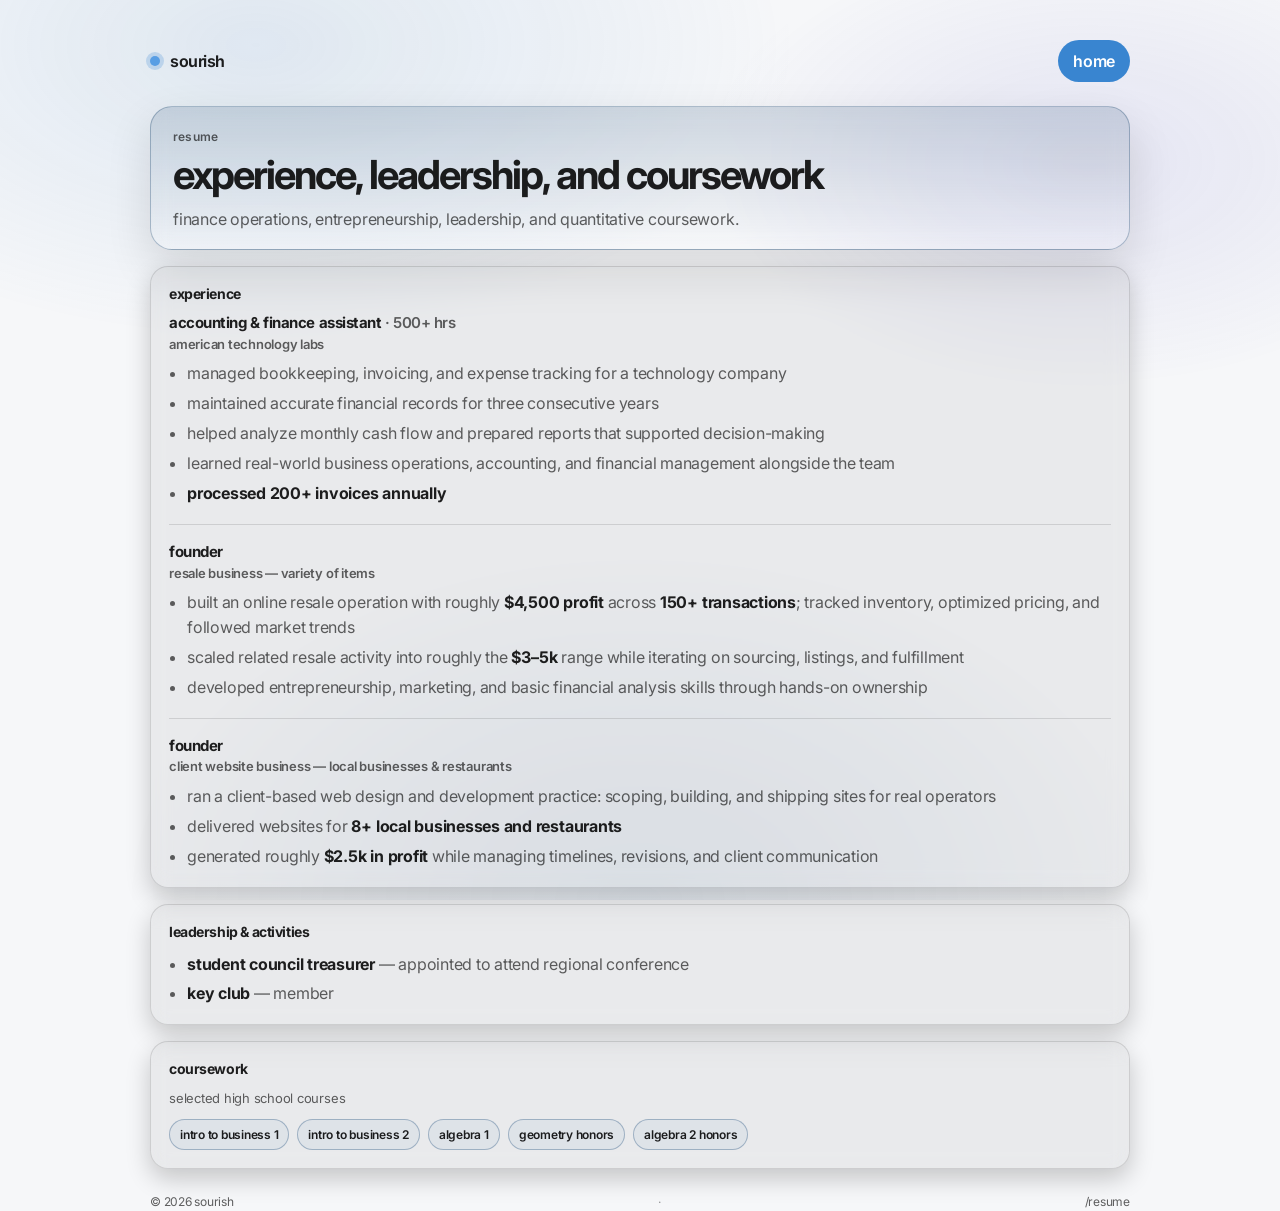
==== decaresume/index.html @ fbde4c54 "awawre" ====
<!doctype html>
<html lang="en">
  <head>
    <meta charset="UTF-8" />
    <meta name="viewport" content="width=device-width, initial-scale=1" />
    <meta name="color-scheme" content="light dark" />
    <title>resume — sourish</title>
    <meta name="description" content="resume — experience, leadership, and coursework" />
    <link rel="preconnect" href="https://fonts.googleapis.com" />
    <link rel="preconnect" href="https://fonts.gstatic.com" crossorigin />
    <link
      href="https://fonts.googleapis.com/css2?family=Inter:wght@400;500;600;700&display=swap"
      rel="stylesheet"
    />
    <!-- Bump ?v= when shared CSS/JS changes so GitHub Pages + browsers don’t keep an old cached copy. -->
    <link rel="stylesheet" href="../styles.css?v=20260420" />
  </head>
  <body>
    <div class="bg" aria-hidden="true"></div>

    <main class="wrap">
      <header class="top">
        <div class="brand">
          <div class="dot" aria-hidden="true"></div>
          <a class="name" href="../index.html">sourish</a>
        </div>
        <a class="btn btn-primary" href="../index.html">home</a>
      </header>

      <section class="hero resume-hero" aria-label="resume header">
        <p class="kicker">resume</p>
        <h1>experience, leadership, and coursework</h1>
        <p class="sub">
          finance operations, entrepreneurship, leadership, and quantitative coursework.
        </p>
      </section>

      <div class="resume-stack">
        <article class="card resume-card">
          <h2>experience</h2>

          <div class="resume-block">
            <div class="resume-role">
              accounting &amp; finance assistant
              <span class="resume-hours">· 500+ hrs</span>
            </div>
            <div class="resume-org">american technology labs</div>
            <ul class="list resume-bullets">
              <li>
                managed bookkeeping, invoicing, and expense tracking for a technology
                company
              </li>
              <li>maintained accurate financial records for three consecutive years</li>
              <li>
                helped analyze monthly cash flow and prepared reports that supported
                decision-making
              </li>
              <li>
                learned real-world business operations, accounting, and financial
                management alongside the team
              </li>
              <li><strong class="resume-metric">processed 200+ invoices annually</strong></li>
            </ul>
          </div>

          <div class="resume-block">
            <div class="resume-role">founder</div>
            <div class="resume-org">resale business — variety of items</div>
            <ul class="list resume-bullets">
              <li>
                built an online resale operation with roughly
                <strong class="resume-metric">$4,500 profit</strong> across
                <strong class="resume-metric">150+ transactions</strong>; tracked
                inventory, optimized pricing, and followed market trends
              </li>
              <li>
                scaled related resale activity into roughly the
                <strong class="resume-metric">$3–5k</strong> range while iterating on
                sourcing, listings, and fulfillment
              </li>
              <li>
                developed entrepreneurship, marketing, and basic financial analysis
                skills through hands-on ownership
              </li>
            </ul>
          </div>

          <div class="resume-block">
            <div class="resume-role">founder</div>
            <div class="resume-org">client website business — local businesses &amp; restaurants</div>
            <ul class="list resume-bullets">
              <li>
                ran a client-based web design and development practice: scoping, building,
                and shipping sites for real operators
              </li>
              <li>
                delivered websites for
                <strong class="resume-metric">8+ local businesses and restaurants</strong>
              </li>
              <li>
                generated roughly
                <strong class="resume-metric">$2.5k in profit</strong> while managing
                timelines, revisions, and client communication
              </li>
            </ul>
          </div>
        </article>

        <article class="card resume-card">
          <h2>leadership &amp; activities</h2>
          <ul class="list resume-bullets">
            <li>
              <strong class="resume-metric">student council treasurer</strong> —
              appointed to attend regional conference
            </li>
            <li><strong class="resume-metric">key club</strong> — member</li>
          </ul>
        </article>

        <article class="card resume-card">
          <h2>coursework</h2>
          <p class="muted resume-intro">selected high school courses</p>
          <div class="chips resume-chips">
            <span class="chip">intro to business 1</span>
            <span class="chip">intro to business 2</span>
            <span class="chip">algebra 1</span>
            <span class="chip">geometry honors</span>
            <span class="chip">algebra 2 honors</span>
          </div>
        </article>
      </div>

      <footer class="footer footer--simple">
        <span class="muted">© <span id="year"></span> sourish</span>
        <span class="sep" aria-hidden="true">·</span>
        <span class="muted">/resume</span>
      </footer>
    </main>

    <script src="../script.js?v=20260420"></script>
  </body>
</html>
---- styles.css ----
:root {
  --theme-hue: 210;
  --bg: #0b0c0f;
  --panel: rgba(255, 255, 255, 0.06);
  --panel-2: rgba(255, 255, 255, 0.09);
  --text: rgba(255, 255, 255, 0.92);
  --muted: rgba(255, 255, 255, 0.66);
  --faint: rgba(255, 255, 255, 0.12);
  --ring: rgba(255, 255, 255, 0.22);
  --shadow: 0 16px 50px rgba(0, 0, 0, 0.55);
  --radius-xl: 22px;
  --radius-lg: 18px;
  --radius-md: 14px;
  --radius-sm: 12px;
  --max: 980px;
}

@media (prefers-color-scheme: light) {
  :root {
    --bg: #f6f7f9;
    --panel: rgba(0, 0, 0, 0.05);
    --panel-2: rgba(0, 0, 0, 0.08);
    --text: rgba(0, 0, 0, 0.88);
    --muted: rgba(0, 0, 0, 0.62);
    --faint: rgba(0, 0, 0, 0.12);
    --ring: rgba(0, 0, 0, 0.22);
    --shadow: 0 18px 45px rgba(0, 0, 0, 0.12);
  }

  .dot {
    background: hsl(var(--theme-hue) 55% 42%);
    box-shadow: 0 0 0 4px hsl(var(--theme-hue) 50% 40% / 0.2);
  }

  .btn-primary {
    background: hsl(var(--theme-hue) 48% 40%);
    color: #fff;
  }

  .btn-primary:hover {
    background: hsl(var(--theme-hue) 48% 34%);
  }

  .chip {
    border-color: color-mix(in oklab, hsl(var(--theme-hue) 42% 40%) 35%, var(--faint));
    background: hsl(var(--theme-hue) 40% 45% / 0.12);
  }

  .hero {
    border-color: color-mix(in oklab, hsl(var(--theme-hue) 35% 42%) 22%, var(--faint));
    background: linear-gradient(
      180deg,
      color-mix(in oklab, hsl(var(--theme-hue) 38% 48%) 10%, var(--panel)),
      transparent
    );
  }

  .pill {
    border-color: color-mix(in oklab, hsl(var(--theme-hue) 35% 42%) 22%, var(--faint));
    background: hsl(var(--theme-hue) 38% 50% / 0.14);
  }

  .proj:hover {
    background: hsl(var(--theme-hue) 35% 50% / 0.1);
    border-color: hsl(var(--theme-hue) 42% 42% / 0.35);
  }

  .bg {
    background:
      radial-gradient(900px 500px at 20% 5%, hsl(var(--theme-hue) 42% 52% / 0.18), transparent 60%),
      radial-gradient(700px 420px at 85% 18%, hsl(calc(var(--theme-hue) + 28) 38% 50% / 0.14), transparent 55%),
      radial-gradient(900px 600px at 50% 100%, hsl(var(--theme-hue) 35% 48% / 0.1), transparent 60%);
  }
}

* {
  box-sizing: border-box;
}

html,
body {
  height: 100%;
}

body {
  margin: 0;
  font-family: Inter, ui-sans-serif, system-ui, -apple-system, Segoe UI, Roboto, Arial,
    "Apple Color Emoji", "Segoe UI Emoji";
  background: var(--bg);
  color: var(--text);
  letter-spacing: -0.015em;
}

a {
  color: inherit;
  text-decoration: none;
}

.bg {
  position: fixed;
  inset: 0;
  pointer-events: none;
  background:
    radial-gradient(900px 500px at 20% 5%, hsl(var(--theme-hue) 50% 58% / 0.16), transparent 60%),
    radial-gradient(700px 420px at 85% 18%, hsl(calc(var(--theme-hue) + 32) 45% 55% / 0.12), transparent 55%),
    radial-gradient(900px 600px at 50% 100%, hsl(var(--theme-hue) 40% 45% / 0.1), transparent 60%);
  filter: saturate(0.95);
  opacity: 0.95;
}

.wrap {
  width: min(var(--max), calc(100% - 40px));
  margin: 28px auto 40px;
  position: relative;
}

.top {
  display: flex;
  align-items: center;
  justify-content: space-between;
  gap: 14px;
  padding: 12px 0 24px;
}

.top-actions {
  display: flex;
  align-items: center;
  gap: 10px;
}

.btn-icon {
  width: 42px;
  height: 42px;
  padding: 0;
  display: inline-flex;
  align-items: center;
  justify-content: center;
  border-radius: 999px;
}

.icon-gear {
  width: 20px;
  height: 20px;
  display: block;
}

.brand {
  display: flex;
  align-items: center;
  gap: 10px;
  user-select: none;
}

.dot {
  width: 10px;
  height: 10px;
  border-radius: 999px;
  background: hsl(var(--theme-hue) 72% 62%);
  box-shadow: 0 0 0 4px hsl(var(--theme-hue) 65% 50% / 0.22);
  opacity: 1;
}

.name {
  font-weight: 650;
  text-transform: lowercase;
  letter-spacing: -0.03em;
}

.btn {
  border: 1px solid var(--faint);
  background: transparent;
  color: var(--text);
  border-radius: 999px;
  padding: 10px 14px;
  font-weight: 600;
  letter-spacing: -0.02em;
  cursor: pointer;
  transition: transform 120ms ease, background 120ms ease, border-color 120ms ease;
}

.btn:focus-visible {
  outline: none;
  box-shadow: 0 0 0 3px var(--ring);
}

.btn:hover {
  transform: translateY(-1px);
  border-color: rgba(255, 255, 255, 0.22);
}

.btn:active {
  transform: translateY(0px);
}

.btn-primary {
  background: hsl(var(--theme-hue) 62% 52%);
  color: #fff;
  border-color: transparent;
}

.btn-primary:hover {
  background: hsl(var(--theme-hue) 62% 58%);
}

.btn-ghost {
  background: var(--panel);
}

.btn-ghost:hover {
  background: var(--panel-2);
}

.hero {
  border: 1px solid color-mix(in oklab, hsl(var(--theme-hue) 40% 50%) 28%, var(--faint));
  background: linear-gradient(
    180deg,
    color-mix(in oklab, hsl(var(--theme-hue) 45% 45%) 14%, var(--panel)),
    transparent
  );
  border-radius: var(--radius-xl);
  padding: 22px 22px 18px;
  box-shadow: var(--shadow);
  backdrop-filter: blur(10px);
}

.kicker {
  margin: 0 0 10px;
  color: var(--muted);
  text-transform: lowercase;
  font-weight: 600;
  font-size: 12px;
  letter-spacing: 0.02em;
}

.hero h1 {
  margin: 0;
  font-size: clamp(26px, 4.2vw, 44px);
  line-height: 1.05;
  letter-spacing: -0.05em;
  text-transform: lowercase;
}

.sub {
  margin: 12px 0 0;
  color: var(--muted);
  max-width: 62ch;
  line-height: 1.45;
  text-transform: lowercase;
}

.chips {
  display: flex;
  flex-wrap: wrap;
  gap: 8px;
  margin-top: 16px;
}

.chip {
  border: 1px solid color-mix(in oklab, hsl(var(--theme-hue) 45% 55%) 32%, var(--faint));
  background: hsl(var(--theme-hue) 35% 50% / 0.08);
  border-radius: 999px;
  padding: 7px 10px;
  font-size: 12px;
  font-weight: 600;
  color: var(--text);
  text-transform: lowercase;
}

.grid {
  display: grid;
  grid-template-columns: repeat(12, 1fr);
  gap: 14px;
  margin-top: 14px;
}

.grid .card {
  min-width: 0;
}

.grid .card:nth-child(1) {
  grid-column: span 5;
}

.grid .card:nth-child(2) {
  grid-column: span 4;
}

.grid .card:nth-child(3) {
  grid-column: span 3;
}

.card {
  border: 1px solid var(--faint);
  background: var(--panel);
  border-radius: var(--radius-lg);
  padding: 18px;
  box-shadow: 0 10px 24px rgba(0, 0, 0, 0.20);
  backdrop-filter: blur(10px);
}

.card h2 {
  margin: 0 0 10px;
  font-size: 14px;
  font-weight: 700;
  color: var(--text);
  text-transform: lowercase;
  letter-spacing: -0.03em;
}

.list {
  margin: 0;
  padding-left: 18px;
  color: var(--muted);
  line-height: 1.55;
  text-transform: lowercase;
}

.muted {
  color: var(--muted);
  text-transform: lowercase;
  line-height: 1.5;
}

/* resume (/resume/index.html) */
.resume-hero h1 {
  font-size: clamp(26px, 3.8vw, 40px);
}

.resume-stack {
  display: flex;
  flex-direction: column;
  gap: 16px;
  margin-top: 16px;
}

.resume-card h2 {
  margin-bottom: 12px;
}

.resume-block + .resume-block {
  margin-top: 18px;
  padding-top: 18px;
  border-top: 1px solid var(--faint);
}

.resume-role {
  font-weight: 700;
  font-size: 15px;
  letter-spacing: -0.03em;
  text-transform: lowercase;
  line-height: 1.25;
}

.resume-hours {
  font-weight: 600;
  color: var(--muted);
}

.resume-org {
  margin-top: 3px;
  margin-bottom: 2px;
  font-size: 13px;
  font-weight: 600;
  color: var(--muted);
  text-transform: lowercase;
  line-height: 1.35;
}

.resume-bullets {
  margin-top: 8px;
}

.resume-bullets li {
  margin: 0.32em 0;
}

.resume-bullets li:first-child {
  margin-top: 0;
}

.resume-bullets li:last-child {
  margin-bottom: 0;
}

.resume-bullets li strong.resume-metric {
  font-weight: 700;
  color: var(--text);
}

.resume-intro {
  margin: 0 0 10px;
  font-size: 13px;
  text-transform: lowercase;
}

.resume-chips {
  margin-top: 2px;
}

a.name {
  color: inherit;
  text-decoration: none;
}

a.name:hover {
  text-decoration: underline;
  text-underline-offset: 3px;
}

.footer--simple {
  justify-content: center;
  gap: 10px;
}

.footer {
  display: flex;
  align-items: center;
  justify-content: space-between;
  gap: 12px;
  padding: 18px 0 0;
  margin-top: 6px;
  font-size: 12px;
}

.footer-left {
  display: inline-flex;
  align-items: center;
  gap: 10px;
}

.footer-right {
  display: inline-flex;
  align-items: center;
  gap: 8px;
}

.icon-btn {
  width: 38px;
  height: 38px;
  display: inline-flex;
  align-items: center;
  justify-content: center;
  border-radius: 999px;
  border: 1px solid var(--faint);
  background: var(--panel);
  color: var(--text);
  cursor: pointer;
  transition: transform 120ms ease, background 120ms ease, border-color 120ms ease;
}

.icon-btn:hover {
  transform: translateY(-1px);
  background: var(--panel-2);
  border-color: rgba(255, 255, 255, 0.22);
}

.icon-btn:active {
  transform: translateY(0px);
}

.icon-btn:focus-visible {
  outline: none;
  box-shadow: 0 0 0 3px var(--ring);
}

.icon-btn svg {
  width: 18px;
  height: 18px;
  display: block;
}

.icon-btn .icon-img {
  width: 18px;
  height: 18px;
  display: block;
  object-fit: contain;
}

.toast {
  position: fixed;
  right: 18px;
  bottom: 18px;
  z-index: 80;
  padding: 10px 12px;
  border-radius: 12px;
  border: 1px solid var(--faint);
  background: color-mix(in oklab, var(--bg) 78%, white 22%);
  color: var(--text);
  box-shadow: var(--shadow);
  opacity: 0;
  transform: translateY(10px);
  pointer-events: none;
  transition: opacity 160ms ease, transform 160ms ease;
  font-size: 12px;
  font-weight: 650;
  text-transform: lowercase;
}

.toast.is-visible {
  opacity: 1;
  transform: translateY(0px);
}

.sep {
  opacity: 0.45;
}

.modal[aria-hidden="true"] {
  display: none;
}

.modal {
  position: fixed;
  inset: 0;
  z-index: 50;
}

.modal-backdrop {
  position: absolute;
  inset: 0;
  background: rgba(0, 0, 0, 0.55);
  backdrop-filter: blur(6px);
}

.modal-panel {
  position: relative;
  width: min(720px, calc(100% - 24px));
  margin: 90px auto 0;
  border: 1px solid var(--faint);
  background: color-mix(in oklab, var(--bg) 74%, white 26%);
  border-radius: var(--radius-xl);
  box-shadow: var(--shadow);
  overflow: hidden;
}

@media (prefers-color-scheme: light) {
  .modal-panel {
    background: color-mix(in oklab, var(--bg) 86%, black 14%);
  }
}

.modal-top {
  display: flex;
  align-items: center;
  justify-content: space-between;
  gap: 14px;
  padding: 16px 16px 14px;
  border-bottom: 1px solid var(--faint);
}

.modal-title {
  display: flex;
  align-items: baseline;
  gap: 10px;
}

.pill {
  display: inline-flex;
  align-items: center;
  border: 1px solid color-mix(in oklab, hsl(var(--theme-hue) 40% 50%) 25%, var(--faint));
  border-radius: 999px;
  padding: 6px 10px;
  font-size: 12px;
  font-weight: 700;
  text-transform: lowercase;
  background: hsl(var(--theme-hue) 35% 48% / 0.1);
}

.projects {
  display: grid;
  grid-template-columns: repeat(2, minmax(0, 1fr));
  gap: 12px;
  padding: 16px;
}

.proj {
  display: flex;
  flex-direction: column;
  gap: 6px;
  padding: 14px;
  border-radius: var(--radius-lg);
  border: 1px solid var(--faint);
  background: rgba(255, 255, 255, 0.05);
  cursor: pointer;
  text-align: left;
  transition: transform 120ms ease, background 120ms ease, border-color 120ms ease;
}

.proj:hover {
  transform: translateY(-1px);
  background: hsl(var(--theme-hue) 30% 50% / 0.12);
  border-color: hsl(var(--theme-hue) 45% 58% / 0.35);
}

.proj:active {
  transform: translateY(0px);
}

.proj:focus-visible {
  outline: none;
  box-shadow: 0 0 0 3px var(--ring);
}

.proj-name {
  font-weight: 750;
  letter-spacing: -0.03em;
  text-transform: lowercase;
}

.proj-meta {
  font-size: 12px;
  color: var(--muted);
  text-transform: lowercase;
}

.proj-placeholder {
  opacity: 0.9;
}

.modal-hint {
  padding: 0 16px 16px;
}

.settings-body {
  padding: 16px;
  display: flex;
  flex-direction: column;
  gap: 12px;
}

.theme-label {
  display: flex;
  flex-direction: column;
  gap: 4px;
  cursor: pointer;
}

.theme-label-text {
  font-weight: 700;
  font-size: 13px;
  text-transform: lowercase;
  letter-spacing: -0.02em;
}

.theme-label-hint {
  font-size: 12px;
}

.theme-slider-row {
  display: flex;
  align-items: center;
  gap: 14px;
}

.theme-range {
  flex: 1;
  min-width: 0;
  height: 6px;
  border-radius: 999px;
  appearance: none;
  background: linear-gradient(
    to right,
    #e11,
    #ea0,
    #6c4,
    #2bb,
    #35f,
    #b3d,
    #e11
  );
  outline: none;
}

.theme-range:focus-visible {
  box-shadow: 0 0 0 3px var(--ring);
}

.theme-range::-webkit-slider-thumb {
  appearance: none;
  width: 18px;
  height: 18px;
  border-radius: 999px;
  background: hsl(var(--theme-hue) 65% 55%);
  border: 2px solid color-mix(in oklab, var(--bg) 40%, white);
  box-shadow: 0 2px 8px rgba(0, 0, 0, 0.25);
  cursor: pointer;
}

.theme-range::-moz-range-thumb {
  width: 18px;
  height: 18px;
  border-radius: 999px;
  background: hsl(var(--theme-hue) 65% 55%);
  border: 2px solid color-mix(in oklab, var(--bg) 40%, white);
  box-shadow: 0 2px 8px rgba(0, 0, 0, 0.25);
  cursor: pointer;
}

.theme-swatch {
  width: 40px;
  height: 40px;
  flex-shrink: 0;
  border-radius: 12px;
  border: 1px solid var(--faint);
  background: hsl(var(--theme-hue) 62% 52%);
  box-shadow: inset 0 0 0 1px rgba(255, 255, 255, 0.08);
}

@media (prefers-color-scheme: light) {
  .theme-swatch {
    background: hsl(var(--theme-hue) 48% 40%);
    box-shadow: inset 0 0 0 1px rgba(0, 0, 0, 0.06);
  }

  .theme-range::-webkit-slider-thumb {
    background: hsl(var(--theme-hue) 48% 40%);
    border-color: #fff;
  }

  .theme-range::-moz-range-thumb {
    background: hsl(var(--theme-hue) 48% 40%);
    border-color: #fff;
  }
}

@media (max-width: 820px) {
  .grid {
    grid-template-columns: 1fr;
  }

  .grid .card:nth-child(1),
  .grid .card:nth-child(2),
  .grid .card:nth-child(3) {
    grid-column: span 1;
  }

  .modal-panel {
    margin-top: 72px;
  }

  .projects {
    grid-template-columns: 1fr;
  }

  .resume-hero h1 {
    font-size: clamp(22px, 3.4vw, 34px);
  }
  /* yes */
}
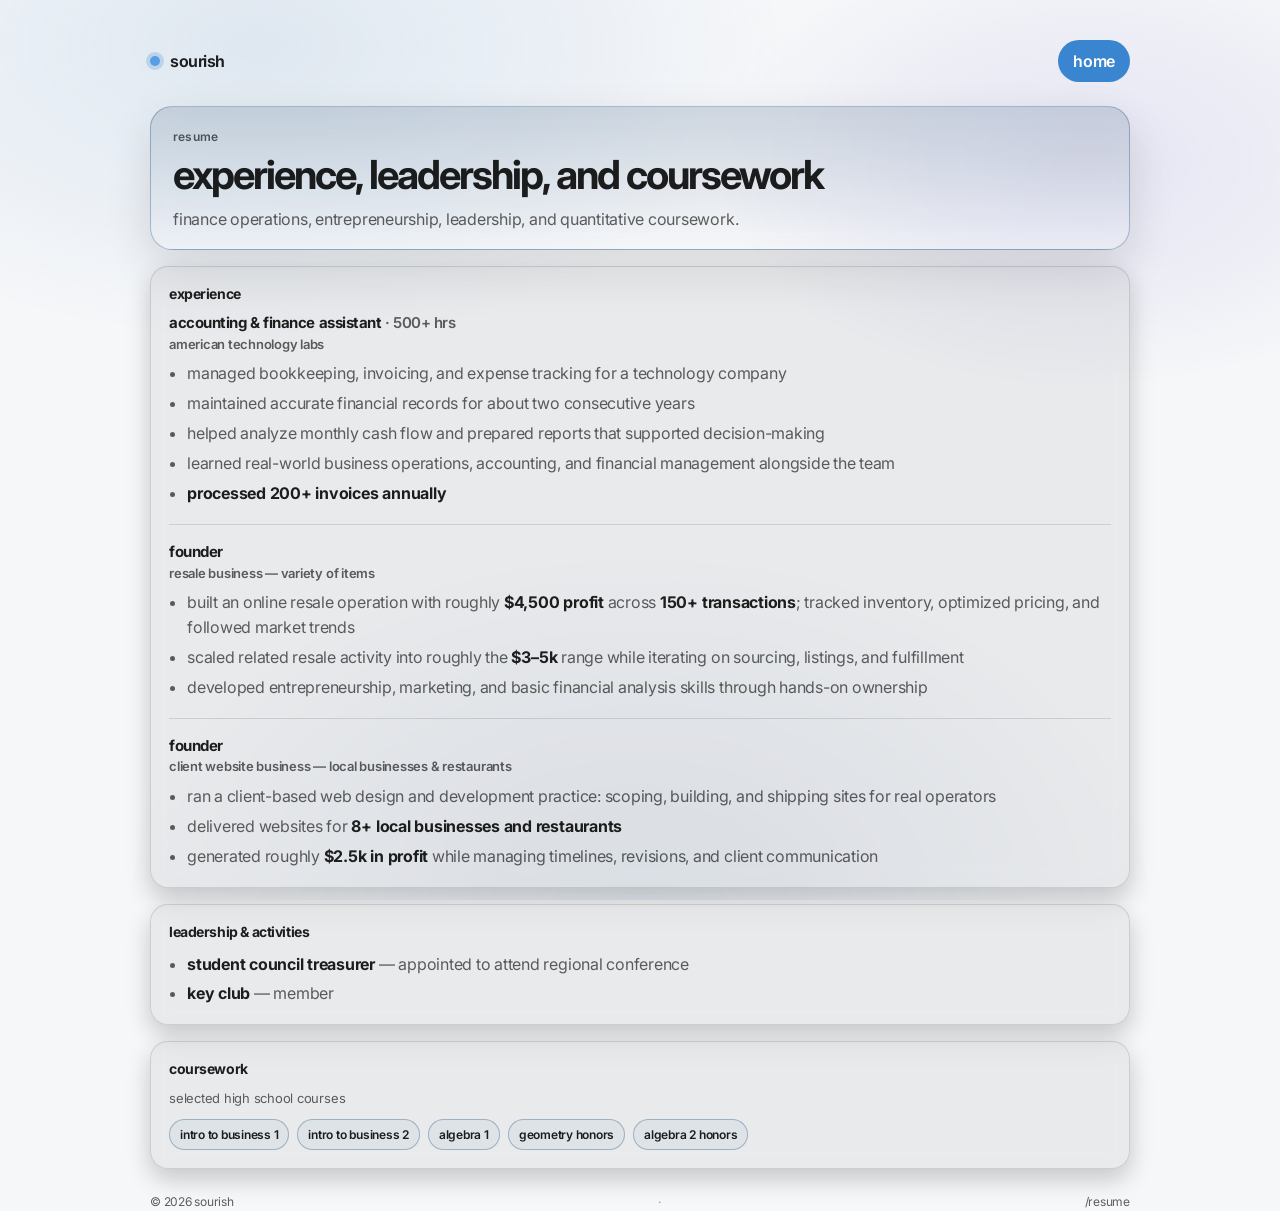
==== commit 6b1c1c13: "Update index.html" ====
--- a/decaresume/index.html
+++ b/decaresume/index.html
@@ -50,7 +50,7 @@
                 managed bookkeeping, invoicing, and expense tracking for a technology
                 company
               </li>
-              <li>maintained accurate financial records for three consecutive years</li>
+              <li>maintained accurate financial records for about two consecutive years</li>
               <li>
                 helped analyze monthly cash flow and prepared reports that supported
                 decision-making
